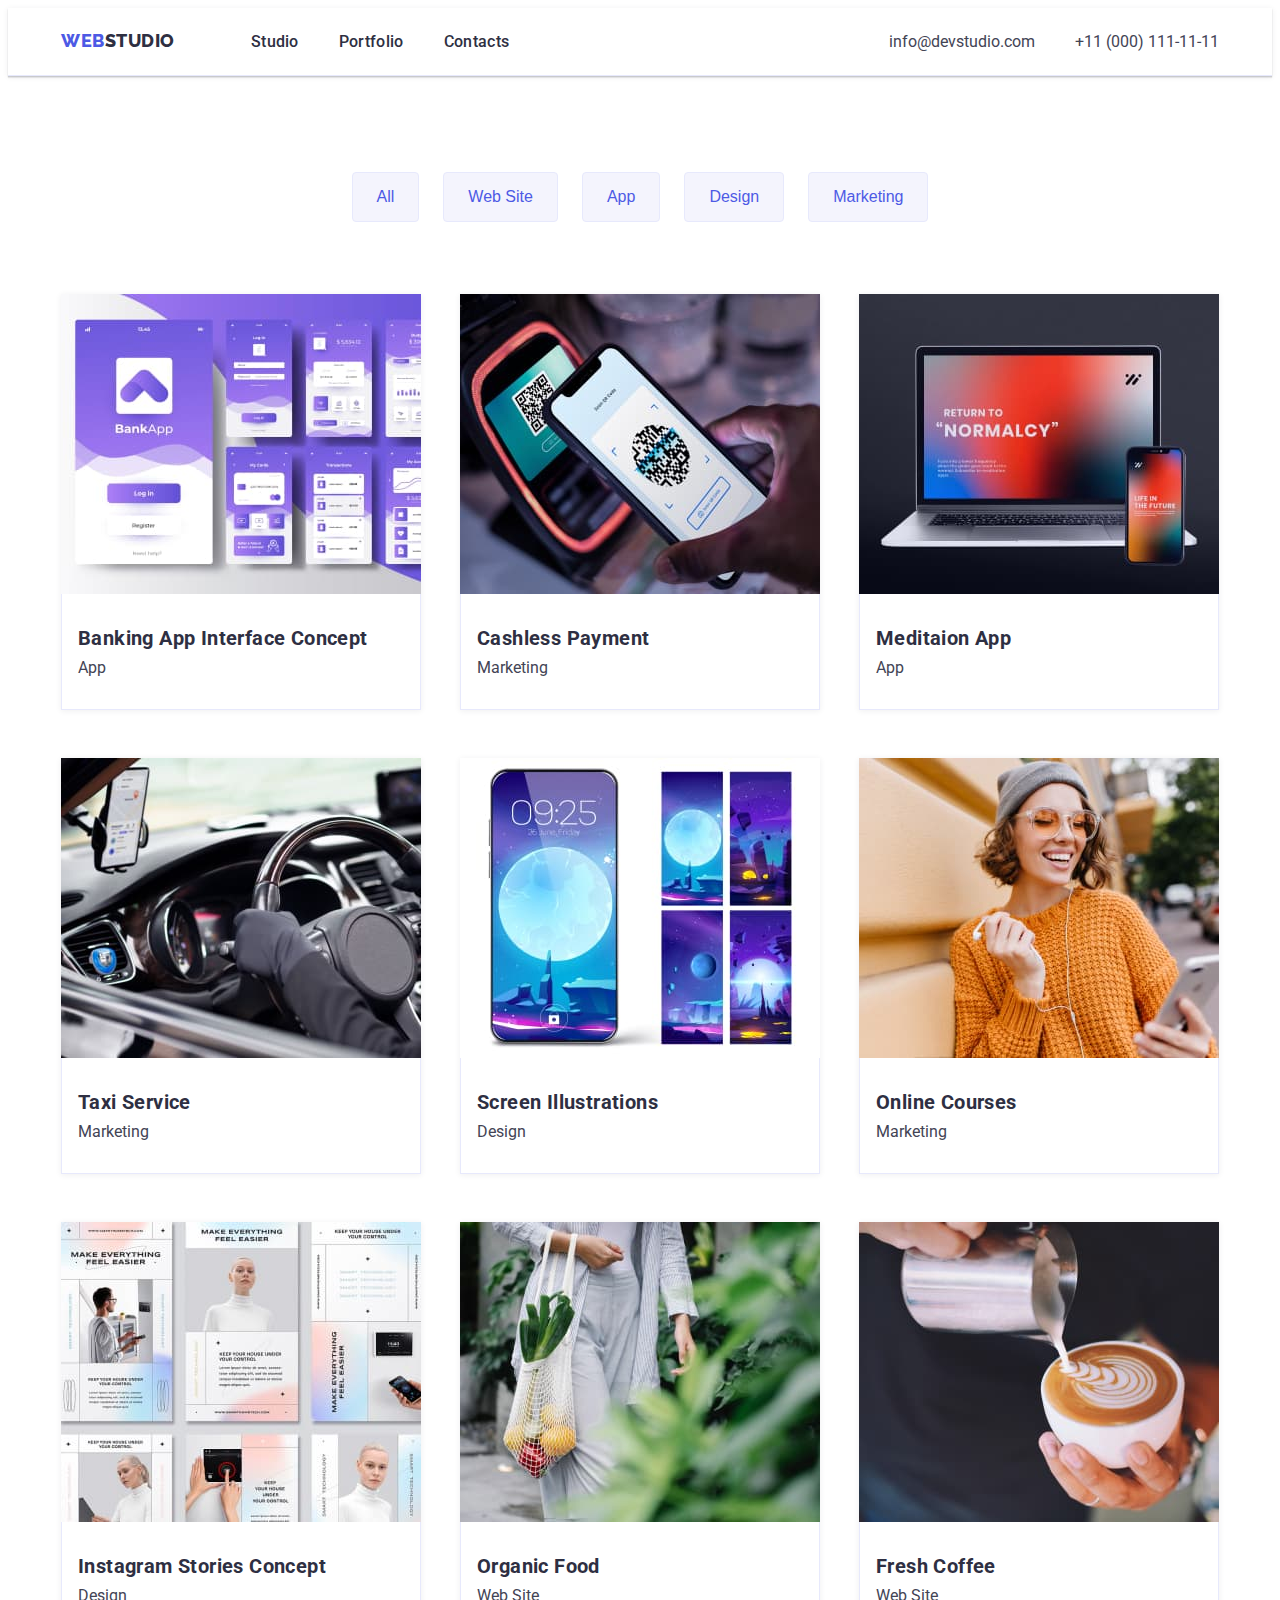
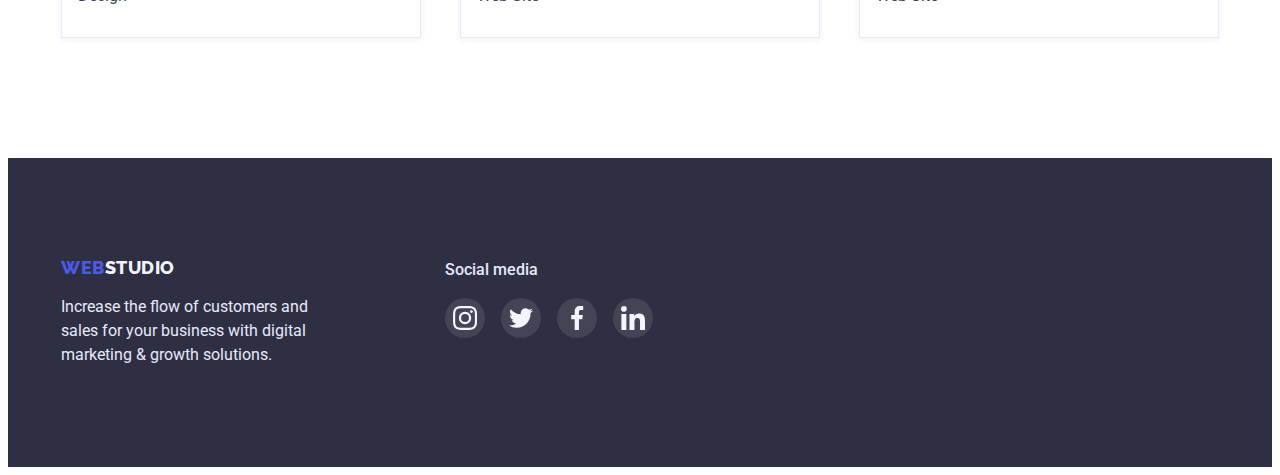
==== portfolio.html @ ed6dc78b "Initial commit" ====
<!DOCTYPE html>
<html lang="en">
<head>
    <meta charset="UTF-8">
    <meta http-equiv="X-UA-Compatible" content="IE=edge">
    <meta name="viewport" content="width=device-width, initial-scale=1.0">
    <title class="title">Document</title>
    <link rel="stylesheet" href="./css/style.css">
    <link rel="stylesheet" href="https://cdnjs.cloudflare.com/ajax/libs/modern-normalize/1.1.0/modern-normalize.min.css"
        integrity="sha512-wpPYUAdjBVSE4KJnH1VR1HeZfpl1ub8YT/NKx4PuQ5NmX2tKuGu6U/JRp5y+Y8XG2tV+wKQpNHVUX03MfMFn9Q=="
        crossorigin="anonymous" referrerpolicy="no-referrer">
    <link rel="preconnect" href="https://fonts.googleapis.com">
    <link rel="preconnect" href="https://fonts.gstatic.com" crossorigin>
    <link href="https://fonts.googleapis.com/css2?family=Raleway:wght@800&family=Roboto:wght@400;500;700;900&display=swap"
        rel="stylesheet">
</head>
<body>
    <header class="header">
        <div class="container">
            <nav class="nav">
                <a class="nav-logo" href="./index.html"><span class="nav-logo-span">Web</span>Studio</a>
                <ul class="nav-list link">
                    <li><a class="nav-item" href="./index.html">Studio</a></li>
                    <li><a class="nav-item" href="./portfolio.html">Portfolio</a></li>
                    <li><a class="nav-item" href="">Contacts</a></li>
                </ul>
            </nav>
            <address class="address">
                <ul class="address-list link">
                    <li>
                        <a class="address-mail" href="mailto:info@devstudio.com">info@devstudio.com</a>
                    </li>
                    <li>
                        <a class="address-phone" href="tel:+110001111111">+11 (000) 111-11-11</a>
                    </li>
                </ul>
            </address>
        </div>
    </header>
    <main>
        <section class="portfolio">
            <div class="container">
                <h1 class="header-one" hidden>Portfolio</h1>
                <ul class="port-btn link">
                    <li><button class="buttons" type="button">All</button></li>
                    <li><button class="buttons" type="button">Web Site</button></li>
                    <li><button class="buttons" type="button">App</button></li>
                    <li><button class="buttons" type="button">Design</button></li>
                    <li><button class="buttons" type="button">Marketing</button></li>
                </ul>
                <ul class="prt-cards link">
                    <li class="card-items">
                        <a href="" class="card-link link">
                            <img class="img" src="./images/project-card1.jpg" alt="app interface" width="360" height="300">
                            <div class="portcards-text">
                                <h3 class="header-three">Banking App Interface Concept</h3>
                                <p class="text">App</p>
                            </div>
                            
                        </a>
                    </li>
                    <li class="card-items">
                        <a href="" class="card-link link">
                            <img class="img" src="./images/project-card2.jpg" alt="phone payment" width="360" height="300">
                            <div class="portcards-text">
                                <h3 class="header-three">Cashless Payment</h3>
                                <p class="text">Marketing</p>
                            </div>
                        </a>
                    </li>
                    <li class="card-items">
                        <a href="" class="card-link link">
                            <img class="img" src="./images/project-card3.jpg" alt="meditaion app" width="360" height="300">
                            <div class="portcards-text">
                                <h3 class="header-three">Meditaion App</h3>
                                <p class="text">App</p> 
                            </div>
                        </a>
                    </li>
                    <li class="card-items">
                        <a href="" class="card-link link">
                            <img class="img" src="./images/project-card4.jpg" alt="app interface" width="360" height="300">
                            <div class="portcards-text">
                                <h3 class="header-three">Taxi Service</h3>
                                <p class="text">Marketing</p>
                            </div>
                        </a>
                    </li>
                    <li class="card-items">
                        <a href="" class="card-link link">
                            <img class="img" src="./images/project-card5.jpg" alt="phone payment" width="360" height="300">
                            <div class="portcards-text">
                                <h3 class="header-three">Screen Illustrations</h3>
                                <p class="text">Design</p>
                            </div>
                        </a>
                    </li>
                    <li class="card-items">
                        <a href="" class="card-link link">
                            <img class="img" src="./images/project-card6.jpg" alt="meditaion app" width="360" height="300">
                            <div class="portcards-text">
                                <h3 class="header-three">Online Courses</h3>
                                <p class="text">Marketing</p>
                            </div>
                        </a>
                    </li>
                
                    <li class="card-items">
                        <a href="" class="card-link link">
                            <img class="img" src="./images/project-card7.jpg" alt="app interface" width="360" height="300">
                            <div class="portcards-text">
                                <h3 class="header-three">Instagram Stories Concept</h3>
                                <p class="text">Design</p>
                            </div>
                        </a>
                    </li>
                    <li class="card-items">
                        <a href="" class="card-link link">
                            <img class="img" src="./images/project-card8.jpg" alt="phone payment" width="360" height="300">
                            <div class="portcards-text">
                                <h3 class="header-three">Organic Food</h3>
                                <p class="text">Web Site</p>
                            </div>
                        </a>
                    </li>
                    <li class="card-items">
                        <a href="" class="card-link link">
                            <img class="img" src="./images/project-card9.jpg" alt="meditaion app" width="360" height="300">
                            <div class="portcards-text">
                                <h3 class="header-three">Fresh Coffee</h3>
                                <p class="text">Web Site</p>
                            </div>
                        </a>
                    </li>
                </ul>
            </div>
        </section>
    </main>
    <footer class="footer">
        <div class="container">
            <div class="container-text">
                <a class="footer-logo" href="./index.html"><span class="footer-logo-span">Web</span>Studio</a>
                <p class="text footer-text">Increase the flow of customers and sales for your business with digital
                    marketing &
                    growth solutions.</p>
            </div>
            <div>
                <p class="footer-social-text">Social media</p>
                <ul class="footer-list link">
    
                    <li class="footer-list-item">
                        <a class="footer-list-link">
                            <svg class="footer-list-icon" width="24" height="24">
                                <use href="./images/icons.svg#instagram"></use>
                            </svg>
                        </a>
                    </li>
                    <li class="footer-list-item">
                        <a class="footer-list-link">
                            <svg class="footer-list-icon" width="24" height="24">
                                <use href="./images/icons.svg#twitter"></use>
                            </svg>
                        </a>
                    </li>
                    <li class="footer-list-item">
                        <a class="footer-list-link">
                            <svg class="footer-list-icon" width="24" height="24">
                                <use href="./images/icons.svg#facebook"></use>
                            </svg>
                        </a>
                    </li>
                    <li class="footer-list-item">
                        <a class="footer-list-link">
                            <svg class="footer-list-icon" width="24" height="24">
                                <use href="./images/icons.svg#linkedin"></use>
                            </svg>
                        </a>
                    </li>
                </ul>
            </div>
        </div>
    </footer>
</body>
</html>
---- css/style.css ----
:root {
    --primary-brand: #4D5AE5;
    --pressed-state: #404BBF;
    --dark: #2E2F42;
    --success: #31D0AA;
    --text: #434455;
    --subtle-text: #8E8F99;
    --accent: #E7E9FC;
    --light: #F4F4FD;
    --modal-overlay: #2E2F4266;
    --hero-background: #2E2F42B2;
}

body {
    font-family: 'Roboto', sans-serif;
    color: var(--dark);
    background-color: #FFF;
    
}

.title,
.header-one {
    font-weight: 700;
    font-size: 56px;
    line-height: 1.07;
    letter-spacing: 0.02em;
    text-align: center;
    margin: 0;
}

.header-two {
    font-size: 36px;
    line-height: 1.11;
    letter-spacing: 0.02em;
    text-transform: capitalize;
    text-align: center;
    margin: 0;
}

.header-three {
    font-size: 20px;
    line-height: 1.2;
    letter-spacing: 0.02em;
    margin: 0;
}

.text {
    color: var(--text);
    margin: 0;
}

.link {
    list-style-type: none;
    color: inherit;
    text-decoration: none;
}

.container {
    width: 1158px;
    padding-left: 15px;
    padding-right: 15px;
    margin: 0 auto;
}
.img {
    display: block;
}
/* ---------------------------HEADER----------------------- */
.header {
    border-bottom: 1px solid var(--accent);
    box-shadow: 0px 2px 1px rgba(46, 47, 66, 0.08), 
    0px 1px 1px rgba(46, 47, 66, 0.16), 
    0px 1px 6px rgba(46, 47, 66, 0.08);
    
}

.header .container {
    display: flex;
    justify-content: space-between;
}

.nav {
    display: flex;
    align-items: center;
    gap: 76px;
    
}

.nav-logo {
    display: flex;
    flex-direction: row;
    align-items: flex-start;
    /* position: absolute; */
    font-family: 'Raleway';
    font-weight: 800;
    font-size: 18px;
    line-height: 1.16;
    letter-spacing: 0.03em;
    text-transform: uppercase;
    text-decoration: none;
    color: var(--dark);
}

.nav-logo-span, 
.footer-logo-span {
    color: var(--primary-brand);
}

.nav-list {
    display: flex;
    flex-direction: row;
    align-items: flex-start;
    margin: 0;
    padding: 0;
    gap: 40px;
    font-family: 'Roboto', sans-serif;
    font-weight: 500;
    font-size: 16px;
    line-height: 1.5;
    letter-spacing: 0.02em;
}

.nav-item {
    color: var(--dark);
    text-decoration: none;
    padding-top: 24px;
    padding-bottom: 24px;
}

.nav-item:hover,
.nav-item:focus {
    color: var(--pressed-state);
}



.address-list {
    display: flex;
    flex-direction: row;
    margin: 0;
    padding: 0;
    gap: 40px;
}

.address-mail,
.address-phone {
    display: block;
    font-family: 'Roboto', sans-serif;
    color: var(--text);
    text-decoration: none;
    font-style: normal;
    padding-top: 24px;
    padding-bottom: 24px;
}

.address-mail:hover, 
.address-mail:focus,
.address-phone:hover, 
.address-phone:focus {
    color: var(--pressed-state);
}
/* ----------------HERO SECTION--------------- */
.hero-section {
    color: #FFF;
    /* background-color: var(--dark); */
    padding-top: 188px;
    padding-bottom: 188px;
    background-image: linear-gradient(rgba(46, 47, 66, 0.7), rgba(46, 47, 66, 0.7)), url(../images/office.jpg);
    background-repeat: no-repeat;
    background-position: center;
    max-width: 1440px;
    margin: 0 auto;
}

.hero-section .container {
    display: flex;
    flex-direction: column;
    align-items: center;
}

.hero-textbtn {
    
}
.hero-text {
    font-family: 'Roboto', sans-serif;
    width: 496px;
    margin: 0;
    margin-bottom: 48px;
}

.hero-button {
    padding: 16px 32px;
    font-family: inherit;
    background-color: var(--primary-brand);
    box-shadow: 0px 4px 4px rgba(0, 0, 0, 0.15);
    border-radius: 4px;
    font-weight: 500;
    line-height: 1.5;
    letter-spacing: 0.04em;
    cursor: pointer;
    color: #ffffff;
    border: none;
}

.hero-button:hover, 
.hero-button:focus {
    background-color: var(--pressed-state); 
}
/*--------------------STRATEGY------------------ */
.strategy {
    padding-top: 120px;
    padding-bottom: 120px;
}
.strategy .container {
    
    
}
.strategy-list {
    display: flex;
    margin: 0;
    padding: 0px;
    gap: 24px;
}

.strategy-item {
    display: flex;
    flex-direction: column;
    padding: 0px;
    gap: 8px;
}

.strategy-item .text {
    line-height: 1.5;
}

.icon-container {
    width: 264px;
    height: 112px;
    display: flex;
    justify-content: center;
    align-items: center;
    background-color: var(--light);
    border-radius: 4px;
}
.strategy-icon {
    /* margin: 24px 100px;  */
    
}
/*--------------------DOING----------------------- */
.doing {
    padding-bottom: 120px;  
}
.doing .container {
    
}

.doing-list {
    display: flex;
    justify-content: center;
    gap: 24px;
    padding: 0;
    margin: 0;
    margin-top: 72px;
}

.doing-items {
    display: block;
}
/* -------------------TEAM----------------------- */

.section-team {
    background-color: var(--light);
    padding-top: 120px;
    padding-bottom: 120px;
}

.section-team .container {
    
}

.team-list {
    display: flex;
    justify-content: center;
    gap: 24px;
    padding: 0;
    margin: 0;

   
}

.section-team .header-two {
    margin-bottom: 72px;
}

.cards-team {
    background: #FFFFFF;
    box-shadow: 0px 1px 6px rgba(46, 47, 66, 0.08), 
    0px 1px 1px rgba(46, 47, 66, 0.16), 
    0px 2px 1px rgba(46, 47, 66, 0.08);
    border-radius: 0px 0px 4px 4px;
}

.card-content {
    display: flex;
    flex-direction: column;
    justify-content: center;
    align-items: center;
    padding: 32px 0px ;
    gap: 8px;
}

.social-list {
    display: flex;
    justify-content: center;
    padding: 0;
    gap: 24px;
}

.social-list-item {
    width: 40px;
    height: 40px;
}
.social-list-link {
    display: flex;
    justify-content: center;
    align-items:center;

    width: 100%;
    height: 100%;
    border-radius: 50%;
    
    background-color: var(--primary-brand);

}

.social-list-link:focus,
.social-list-link:hover {
    background-color: var(--pressed-state);
}

/* ---------------------Customers--------------------- */
.customers {
    padding-top: 130px;
    padding-bottom: 120px;
}

.container .header-two {
    margin-bottom: 72px;
}

.customers-list {
    display: flex;
    padding: 0;
    margin: 0;
    gap: 24px;
}

.customers-list-item {
    width: 168px;
    height: 88px;    
}

.customers-list-link {
    display: flex;
    justify-content: center;
    align-items: center;

    width: 100%;
    height: 100%;
    fill: #8e8f99;
    border: 1px solid var(--subtle-text);
    border-radius: 4px;
}

.customers-list-link:hover,
.customers-list-link:focus {
    fill: var(--pressed-state);
    border: 1px solid var(--pressed-state);
}
/* ----------------------FOOTER----------------------  */
.footer {
    color: var(--accent);
    background-color: var(--dark);
    padding-top: 100px;
    padding-bottom: 100px;
}

.footer .container {
    display: flex;
    gap: 120px;
}
.footer .container-text {
    display: flex;
    flex-direction: column;
    gap: 16px;
    
    
}
.footer-logo {
    font-family: 'Raleway';
    font-weight: 800;
    font-size: 18px;
    line-height: 1.16;
    letter-spacing: 0.03em;
    text-transform: uppercase;
    text-decoration: none;
    color: var(--light);
}

.footer-text {
    color: var(--accent);
    width: 264px;
    line-height: 1.5;
}

.footer-list {
    margin: 0;
    padding: 0;
    display: flex;
    gap: 16px;
}

.footer-social-text {
    margin: 0;
    margin-bottom: 16px;
    font-family: 'Roboto';
    font-weight: 500;
    font-size: 16px;
    line-height: 1.5;
}

.footer-list-item {
    width: 40px;
    height: 40px;
    border-radius: 50%;
    background-color: rgba(255, 255, 255, 0.1);
}

.footer-list-link {
    width: 100%;
    height: 100%;
    display: flex;
    justify-content: center;
    align-items: center;
}
.footer-list-item:hover,
.footer-list-item:focus {
    background-color: var(--success);
}
/* ----------------PORTFOLIO PAGE------------------ */
.portfolio {
    padding-top: 96px;
    padding-bottom: 120px;
}

.portfolio .container {
    
}
.port-btn {
    margin: 0;
    margin-bottom: 72px;
    display: flex;
    flex-direction: row;
    justify-content: center;
    padding: 0px;
    gap: 24px;
}
.buttons {
    color: var(--primary-brand);
    font-size: 16px;
    font-weight: 500;
    line-height: 1.5;
    text-align: center;
    cursor: pointer;
    display: flex;
    flex-direction: row;
    justify-content: center;
    align-items: center;
    padding: 12px 24px;
    border: 1px solid var(--accent);
    border-radius: 4px;
    background-color: var(--light);
}

.buttons:hover,
.buttons:focus {
    color: #FFF;
    border: 1px solid var(--pressed-state);
    box-shadow: 0px 3px 1px rgba(0, 0, 0, 0.1),
                0px 2px 1px rgba(0, 0, 0, 0.08), 
                0px 2px 2px rgba(0, 0, 0, 0.12);
    background-color: var(--pressed-state);
}

.prt-cards {
    display: flex;
    flex-wrap: wrap;
    justify-content:space-between;
    padding: 0;
    margin: 0;
    gap: 48px 0 ;
}

.card-link {
    display: block;
    box-shadow: 0px 1px 6px rgba(46, 47, 66, 0.08);
}

.card-link:hover,
.card-link:focus {
    box-shadow: 0px 1px 6px rgba(46, 47, 66, 0.08), 
    0px 1px 1px rgba(46, 47, 66, 0.16), 
    0px 2px 1px rgba(46, 47, 66, 0.08);
}

.portcards-text {
    display: flex;
    flex-direction: column;
    padding: 32px 0px 32px 16px;
    gap: 8px;
    border: 1px solid var(--accent);
    border-top: none;
}
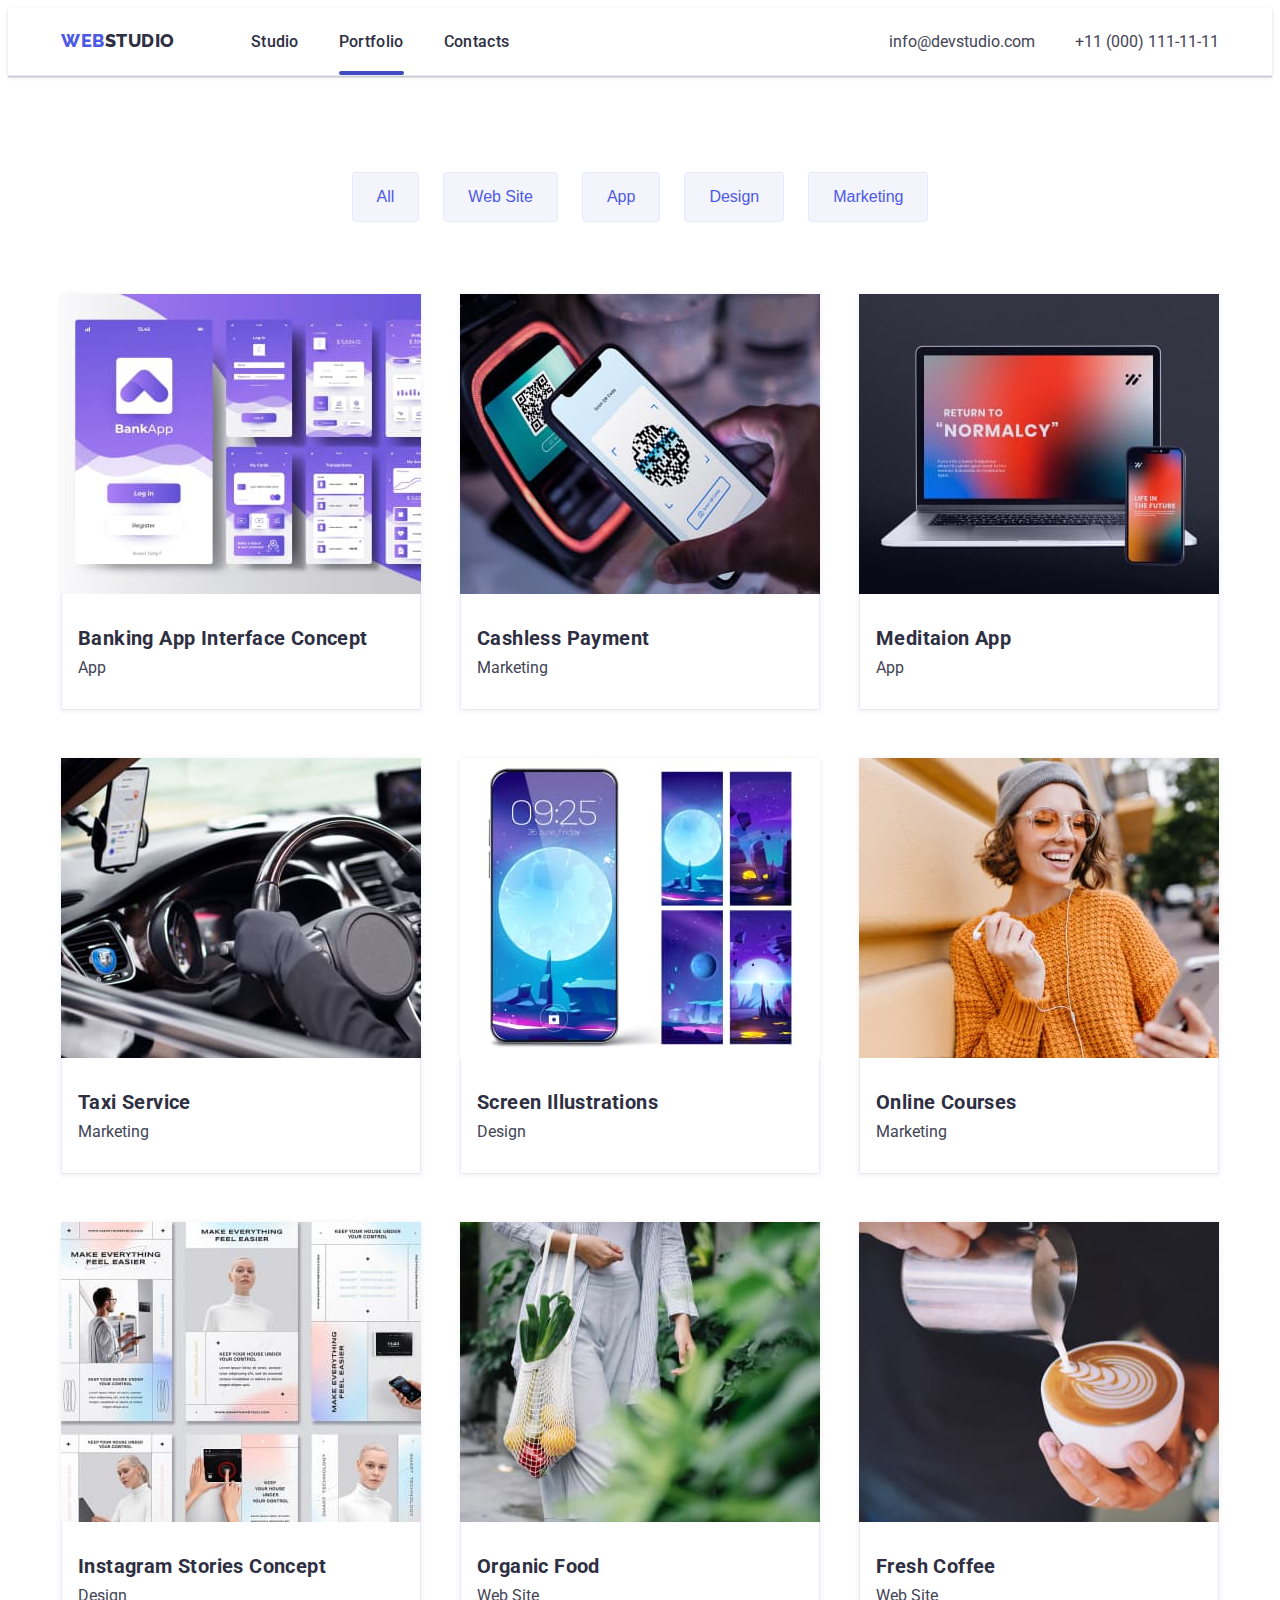
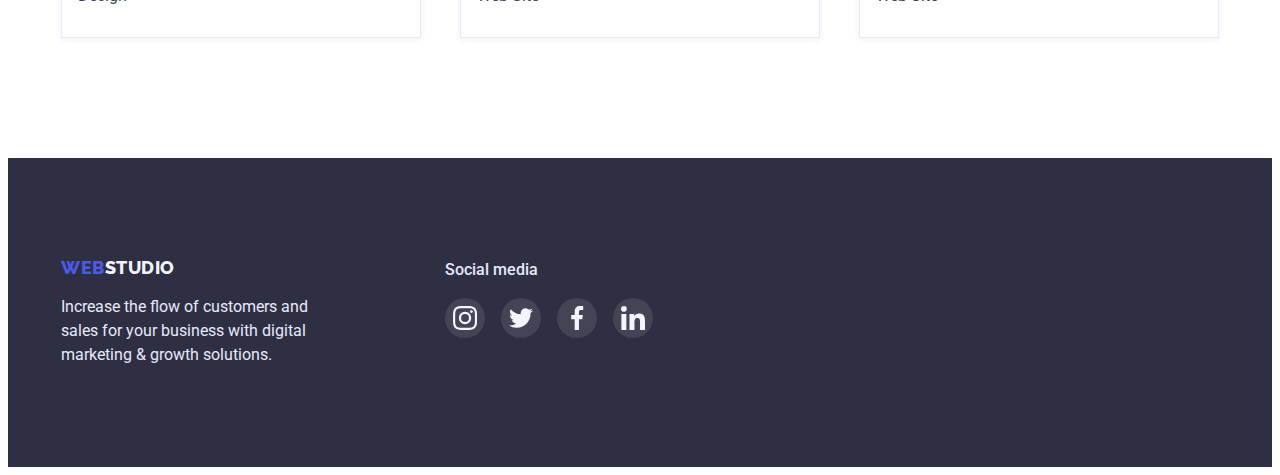
==== commit d9e49aa4: "add modal, overlay" ====
--- a/portfolio.html
+++ b/portfolio.html
@@ -5,10 +5,10 @@
     <meta http-equiv="X-UA-Compatible" content="IE=edge">
     <meta name="viewport" content="width=device-width, initial-scale=1.0">
     <title class="title">Document</title>
-    <link rel="stylesheet" href="./css/style.css">
     <link rel="stylesheet" href="https://cdnjs.cloudflare.com/ajax/libs/modern-normalize/1.1.0/modern-normalize.min.css"
         integrity="sha512-wpPYUAdjBVSE4KJnH1VR1HeZfpl1ub8YT/NKx4PuQ5NmX2tKuGu6U/JRp5y+Y8XG2tV+wKQpNHVUX03MfMFn9Q=="
         crossorigin="anonymous" referrerpolicy="no-referrer">
+    <link rel="stylesheet" href="./css/style.css">
     <link rel="preconnect" href="https://fonts.googleapis.com">
     <link rel="preconnect" href="https://fonts.gstatic.com" crossorigin>
     <link href="https://fonts.googleapis.com/css2?family=Raleway:wght@800&family=Roboto:wght@400;500;700;900&display=swap"
@@ -21,7 +21,7 @@
                 <a class="nav-logo" href="./index.html"><span class="nav-logo-span">Web</span>Studio</a>
                 <ul class="nav-list link">
                     <li><a class="nav-item" href="./index.html">Studio</a></li>
-                    <li><a class="nav-item" href="./portfolio.html">Portfolio</a></li>
+                    <li><a class="nav-item nav-after" href="./portfolio.html">Portfolio</a></li>
                     <li><a class="nav-item" href="">Contacts</a></li>
                 </ul>
             </nav>
@@ -51,7 +51,11 @@
                 <ul class="prt-cards link">
                     <li class="card-items">
                         <a href="" class="card-link link">
-                            <img class="img" src="./images/project-card1.jpg" alt="app interface" width="360" height="300">
+                            <div class="prt-cards-img-wrapper">
+                                <img class="img" src="./images/project-card1.jpg" alt="app interface" width="360" height="300">
+                                <p class="overlay">14 Stylish and User-Friendly App Design Concepts · Task Manager App · Calorie Tracker App · Exotic Fruit Ecommerce App ·
+                                Cloud Storage App</p>
+                            </div>
                             <div class="portcards-text">
                                 <h3 class="header-three">Banking App Interface Concept</h3>
                                 <p class="text">App</p>
@@ -61,7 +65,11 @@
                     </li>
                     <li class="card-items">
                         <a href="" class="card-link link">
-                            <img class="img" src="./images/project-card2.jpg" alt="phone payment" width="360" height="300">
+                            <div class="prt-cards-img-wrapper">
+                                <img class="img" src="./images/project-card2.jpg" alt="phone payment" width="360" height="300">
+                                <p class="overlay">14 Stylish and User-Friendly App Design Concepts · Task Manager App · Calorie Tracker App · Exotic
+                                    Fruit Ecommerce App · Cloud Storage App</p>
+                            </div>
                             <div class="portcards-text">
                                 <h3 class="header-three">Cashless Payment</h3>
                                 <p class="text">Marketing</p>
@@ -70,7 +78,11 @@
                     </li>
                     <li class="card-items">
                         <a href="" class="card-link link">
-                            <img class="img" src="./images/project-card3.jpg" alt="meditaion app" width="360" height="300">
+                            <div class="prt-cards-img-wrapper">
+                                <img class="img" src="./images/project-card3.jpg" alt="meditaion app" width="360" height="300">
+                                <p class="overlay">14 Stylish and User-Friendly App Design Concepts · Task Manager App · Calorie Tracker App · Exotic
+                                    Fruit Ecommerce App · Cloud Storage App</p>
+                            </div>
                             <div class="portcards-text">
                                 <h3 class="header-three">Meditaion App</h3>
                                 <p class="text">App</p> 
@@ -79,7 +91,11 @@
                     </li>
                     <li class="card-items">
                         <a href="" class="card-link link">
-                            <img class="img" src="./images/project-card4.jpg" alt="app interface" width="360" height="300">
+                            <div class="prt-cards-img-wrapper">
+                                <img class="img" src="./images/project-card4.jpg" alt="app interface" width="360" height="300">
+                                <p class="overlay">14 Stylish and User-Friendly App Design Concepts · Task Manager App · Calorie Tracker App · Exotic
+                                    Fruit Ecommerce App · Cloud Storage App</p>
+                            </div>
                             <div class="portcards-text">
                                 <h3 class="header-three">Taxi Service</h3>
                                 <p class="text">Marketing</p>
@@ -88,7 +104,11 @@
                     </li>
                     <li class="card-items">
                         <a href="" class="card-link link">
-                            <img class="img" src="./images/project-card5.jpg" alt="phone payment" width="360" height="300">
+                            <div class="prt-cards-img-wrapper">
+                                <img class="img" src="./images/project-card5.jpg" alt="phone payment" width="360" height="300">
+                                <p class="overlay">14 Stylish and User-Friendly App Design Concepts · Task Manager App · Calorie Tracker App · Exotic
+                                    Fruit Ecommerce App · Cloud Storage App</p>
+                            </div>
                             <div class="portcards-text">
                                 <h3 class="header-three">Screen Illustrations</h3>
                                 <p class="text">Design</p>
@@ -97,7 +117,11 @@
                     </li>
                     <li class="card-items">
                         <a href="" class="card-link link">
-                            <img class="img" src="./images/project-card6.jpg" alt="meditaion app" width="360" height="300">
+                            <div class="prt-cards-img-wrapper">
+                                <img class="img" src="./images/project-card6.jpg" alt="meditaion app" width="360" height="300">
+                                <p class="overlay">14 Stylish and User-Friendly App Design Concepts · Task Manager App · Calorie Tracker App · Exotic
+                                    Fruit Ecommerce App · Cloud Storage App</p>
+                            </div>
                             <div class="portcards-text">
                                 <h3 class="header-three">Online Courses</h3>
                                 <p class="text">Marketing</p>
@@ -107,7 +131,11 @@
                 
                     <li class="card-items">
                         <a href="" class="card-link link">
-                            <img class="img" src="./images/project-card7.jpg" alt="app interface" width="360" height="300">
+                            <div class="prt-cards-img-wrapper">
+                                <img class="img" src="./images/project-card7.jpg" alt="app interface" width="360" height="300">
+                                <p class="overlay">14 Stylish and User-Friendly App Design Concepts · Task Manager App · Calorie Tracker App · Exotic
+                                    Fruit Ecommerce App · Cloud Storage App</p>
+                            </div>
                             <div class="portcards-text">
                                 <h3 class="header-three">Instagram Stories Concept</h3>
                                 <p class="text">Design</p>
@@ -116,7 +144,11 @@
                     </li>
                     <li class="card-items">
                         <a href="" class="card-link link">
-                            <img class="img" src="./images/project-card8.jpg" alt="phone payment" width="360" height="300">
+                            <div class="prt-cards-img-wrapper">
+                                <img class="img" src="./images/project-card8.jpg" alt="phone payment" width="360" height="300">
+                                <p class="overlay">14 Stylish and User-Friendly App Design Concepts · Task Manager App · Calorie Tracker App · Exotic
+                                    Fruit Ecommerce App · Cloud Storage App</p>
+                            </div>
                             <div class="portcards-text">
                                 <h3 class="header-three">Organic Food</h3>
                                 <p class="text">Web Site</p>
@@ -125,7 +157,11 @@
                     </li>
                     <li class="card-items">
                         <a href="" class="card-link link">
-                            <img class="img" src="./images/project-card9.jpg" alt="meditaion app" width="360" height="300">
+                            <div class="prt-cards-img-wrapper">
+                                <img class="img" src="./images/project-card9.jpg" alt="meditaion app" width="360" height="300">
+                                <p class="overlay">14 Stylish and User-Friendly App Design Concepts · Task Manager App · Calorie Tracker App · Exotic
+                                    Fruit Ecommerce App · Cloud Storage App</p>
+                            </div>
                             <div class="portcards-text">
                                 <h3 class="header-three">Fresh Coffee</h3>
                                 <p class="text">Web Site</p>
--- a/css/style.css
+++ b/css/style.css
@@ -15,7 +15,6 @@
     font-family: 'Roboto', sans-serif;
     color: var(--dark);
     background-color: #FFF;
-    
 }
 
 .title,
@@ -61,16 +60,18 @@
     padding-right: 15px;
     margin: 0 auto;
 }
+
 .img {
     display: block;
 }
+
 /* ---------------------------HEADER----------------------- */
 .header {
     border-bottom: 1px solid var(--accent);
-    box-shadow: 0px 2px 1px rgba(46, 47, 66, 0.08), 
-    0px 1px 1px rgba(46, 47, 66, 0.16), 
-    0px 1px 6px rgba(46, 47, 66, 0.08);
-    
+    box-shadow: 0px 2px 1px rgba(46, 47, 66, 0.08),
+        0px 1px 1px rgba(46, 47, 66, 0.16),
+        0px 1px 6px rgba(46, 47, 66, 0.08);
+
 }
 
 .header .container {
@@ -82,7 +83,7 @@
     display: flex;
     align-items: center;
     gap: 76px;
-    
+
 }
 
 .nav-logo {
@@ -100,7 +101,7 @@
     color: var(--dark);
 }
 
-.nav-logo-span, 
+.nav-logo-span,
 .footer-logo-span {
     color: var(--primary-brand);
 }
@@ -120,10 +121,12 @@
 }
 
 .nav-item {
+    position: relative;
     color: var(--dark);
     text-decoration: none;
     padding-top: 24px;
     padding-bottom: 24px;
+    transition: color 250ms cubic-bezier(0.4, 0, 0.2, 1);
 }
 
 .nav-item:hover,
@@ -131,6 +134,16 @@
     color: var(--pressed-state);
 }
 
+.nav-after::after {
+    content: '';
+    position: absolute;
+    width: 100%;
+    height: 4px;
+    display: block;
+    bottom: 0;
+    border-radius: 2px;
+    background-color: var(--pressed-state)
+}
 
 
 .address-list {
@@ -150,14 +163,16 @@
     font-style: normal;
     padding-top: 24px;
     padding-bottom: 24px;
-}
-
-.address-mail:hover, 
+    transition: color 250ms cubic-bezier(0.4, 0, 0.2, 1);
+}
+
+.address-mail:hover,
 .address-mail:focus,
-.address-phone:hover, 
+.address-phone:hover,
 .address-phone:focus {
     color: var(--pressed-state);
 }
+
 /* ----------------HERO SECTION--------------- */
 .hero-section {
     color: #FFF;
@@ -177,9 +192,8 @@
     align-items: center;
 }
 
-.hero-textbtn {
-    
-}
+.hero-textbtn {}
+
 .hero-text {
     font-family: 'Roboto', sans-serif;
     width: 496px;
@@ -199,21 +213,22 @@
     cursor: pointer;
     color: #ffffff;
     border: none;
-}
-
-.hero-button:hover, 
+    transition: background-color 250ms cubic-bezier(0.4, 0, 0.2, 1);
+}
+
+.hero-button:hover,
 .hero-button:focus {
-    background-color: var(--pressed-state); 
-}
+    background-color: var(--pressed-state);
+}
+
 /*--------------------STRATEGY------------------ */
 .strategy {
     padding-top: 120px;
     padding-bottom: 120px;
 }
-.strategy .container {
-    
-    
-}
+
+.strategy .container {}
+
 .strategy-list {
     display: flex;
     margin: 0;
@@ -241,17 +256,18 @@
     background-color: var(--light);
     border-radius: 4px;
 }
+
 .strategy-icon {
     /* margin: 24px 100px;  */
-    
-}
+
+}
+
 /*--------------------DOING----------------------- */
 .doing {
-    padding-bottom: 120px;  
-}
-.doing .container {
-    
-}
+    padding-bottom: 120px;
+}
+
+.doing .container {}
 
 .doing-list {
     display: flex;
@@ -265,6 +281,7 @@
 .doing-items {
     display: block;
 }
+
 /* -------------------TEAM----------------------- */
 
 .section-team {
@@ -273,9 +290,7 @@
     padding-bottom: 120px;
 }
 
-.section-team .container {
-    
-}
+.section-team .container {}
 
 .team-list {
     display: flex;
@@ -284,7 +299,7 @@
     padding: 0;
     margin: 0;
 
-   
+
 }
 
 .section-team .header-two {
@@ -293,9 +308,9 @@
 
 .cards-team {
     background: #FFFFFF;
-    box-shadow: 0px 1px 6px rgba(46, 47, 66, 0.08), 
-    0px 1px 1px rgba(46, 47, 66, 0.16), 
-    0px 2px 1px rgba(46, 47, 66, 0.08);
+    box-shadow: 0px 1px 6px rgba(46, 47, 66, 0.08),
+        0px 1px 1px rgba(46, 47, 66, 0.16),
+        0px 2px 1px rgba(46, 47, 66, 0.08);
     border-radius: 0px 0px 4px 4px;
 }
 
@@ -304,7 +319,7 @@
     flex-direction: column;
     justify-content: center;
     align-items: center;
-    padding: 32px 0px ;
+    padding: 32px 0px;
     gap: 8px;
 }
 
@@ -319,16 +334,18 @@
     width: 40px;
     height: 40px;
 }
+
 .social-list-link {
     display: flex;
     justify-content: center;
-    align-items:center;
+    align-items: center;
 
     width: 100%;
     height: 100%;
     border-radius: 50%;
-    
+
     background-color: var(--primary-brand);
+    transition: background-color 250ms cubic-bezier(0.4, 0, 0.2, 1);
 
 }
 
@@ -356,7 +373,7 @@
 
 .customers-list-item {
     width: 168px;
-    height: 88px;    
+    height: 88px;
 }
 
 .customers-list-link {
@@ -369,6 +386,7 @@
     fill: #8e8f99;
     border: 1px solid var(--subtle-text);
     border-radius: 4px;
+    transition: fill 250ms cubic-bezier(0.4, 0, 0.2, 1), border 250ms cubic-bezier(0.4, 0, 0.2, 1);
 }
 
 .customers-list-link:hover,
@@ -376,6 +394,7 @@
     fill: var(--pressed-state);
     border: 1px solid var(--pressed-state);
 }
+
 /* ----------------------FOOTER----------------------  */
 .footer {
     color: var(--accent);
@@ -388,13 +407,15 @@
     display: flex;
     gap: 120px;
 }
+
 .footer .container-text {
     display: flex;
     flex-direction: column;
     gap: 16px;
-    
-    
-}
+
+
+}
+
 .footer-logo {
     font-family: 'Raleway';
     font-weight: 800;
@@ -441,20 +462,22 @@
     display: flex;
     justify-content: center;
     align-items: center;
-}
+    transition: background-color 250ms cubic-bezier(0.4, 0, 0.2, 1);
+}
+
 .footer-list-item:hover,
 .footer-list-item:focus {
     background-color: var(--success);
 }
+
 /* ----------------PORTFOLIO PAGE------------------ */
 .portfolio {
     padding-top: 96px;
     padding-bottom: 120px;
 }
 
-.portfolio .container {
-    
-}
+.portfolio .container {}
+
 .port-btn {
     margin: 0;
     margin-bottom: 72px;
@@ -464,6 +487,7 @@
     padding: 0px;
     gap: 24px;
 }
+
 .buttons {
     color: var(--primary-brand);
     font-size: 16px;
@@ -479,6 +503,11 @@
     border: 1px solid var(--accent);
     border-radius: 4px;
     background-color: var(--light);
+    transition: color 250ms cubic-bezier(0.4, 0, 0.2, 1),
+        border 250ms cubic-bezier(0.4, 0, 0.2, 1),
+        background-color 250ms cubic-bezier(0.4, 0, 0.2, 1),
+        box-shadow 250ms cubic-bezier(0.4, 0, 0.2, 1);
+
 }
 
 .buttons:hover,
@@ -486,30 +515,59 @@
     color: #FFF;
     border: 1px solid var(--pressed-state);
     box-shadow: 0px 3px 1px rgba(0, 0, 0, 0.1),
-                0px 2px 1px rgba(0, 0, 0, 0.08), 
-                0px 2px 2px rgba(0, 0, 0, 0.12);
+        0px 2px 1px rgba(0, 0, 0, 0.08),
+        0px 2px 2px rgba(0, 0, 0, 0.12);
     background-color: var(--pressed-state);
 }
 
 .prt-cards {
     display: flex;
     flex-wrap: wrap;
-    justify-content:space-between;
-    padding: 0;
-    margin: 0;
-    gap: 48px 0 ;
+    justify-content: space-between;
+    padding: 0;
+    margin: 0;
+    gap: 48px 0;
 }
 
 .card-link {
     display: block;
     box-shadow: 0px 1px 6px rgba(46, 47, 66, 0.08);
+    transition: box-shadow 250ms cubic-bezier(0.4, 0, 0.2, 1);
 }
 
 .card-link:hover,
 .card-link:focus {
-    box-shadow: 0px 1px 6px rgba(46, 47, 66, 0.08), 
-    0px 1px 1px rgba(46, 47, 66, 0.16), 
-    0px 2px 1px rgba(46, 47, 66, 0.08);
+    box-shadow: 0px 1px 6px rgba(46, 47, 66, 0.08),
+        0px 1px 1px rgba(46, 47, 66, 0.16),
+        0px 2px 1px rgba(46, 47, 66, 0.08);
+
+}
+
+.prt-cards-img-wrapper {
+    position: relative;
+    overflow: hidden;
+}
+
+.overlay {
+    position: absolute;
+    top: 0;
+    left: 0;
+    width: 100%;
+    height: 100%;
+    margin: 0;
+    transform: translate(0, 100%);
+    transition: transform 250ms cubic-bezier(0.4, 0, 0.2, 1);
+
+    line-height: 1.5;
+    letter-spacing: 0.02em;
+    padding: 40px 32px 0 32px;
+    color: var(--light);
+    background-color: var(--primary-brand);
+}
+
+.card-link:hover .overlay,
+.card-link:focus .overlay {
+    transform: translate(0, 0);
 }
 
 .portcards-text {
@@ -521,8 +579,68 @@
     border-top: none;
 }
 
-
-
-
-
-
+/* ========================MODAL=========================== */
+
+.backdrop {
+    position: fixed;
+    top: 0;
+    left: 0;
+    z-index: 100;
+    width: 100%;
+    height: 100%;
+    background-color: var(--modal-overlay);
+    transform: scale(1);
+    transition: transform 400ms cubic-bezier(0.4, 0, 0.2, 1);
+}
+
+.backdrop.is-hidden {
+    opacity: 0;
+    visibility: hidden;
+    pointer-events: none;
+    transform: scale(0);
+}
+
+.modal {
+    position: absolute;
+    top: 50%;
+    left: 50%;
+    width: 408px;
+    height: 576px;
+    transform: translate(-50%, -50%);
+    background-color: #FCFCFC;
+    box-shadow: 0px 1px 1px rgba(0, 0, 0, 0.14),
+        0px 1px 3px rgba(0, 0, 0, 0.12),
+        0px 2px 1px rgba(0, 0, 0, 0.2);
+    border-radius: 4px;
+}
+
+.modal-close-btn {
+    position: absolute;
+    top: 24px;
+    right: 24px;
+    width: 24px;
+    height: 24px;
+    display: flex;
+    justify-content: center;
+    align-items: center;
+    border-radius: 50%;
+    background-color: var(--accent);
+    border: 1px solid rgba(0, 0, 0, 0.1);
+    padding: 0;
+    cursor: pointer;
+    transition: background-color 250ms cubic-bezier(0.4, 0, 0.2, 1);
+}
+
+.modal-close-btn-icon {
+    transition: fill 250ms cubic-bezier(0.4, 0, 0.2, 1);
+}
+
+.modal-close-btn:hover,
+.modal-close-btn:focus {
+    background-color: var(--pressed-state);
+}
+
+.modal-close-btn:hover .modal-close-btn-icon,
+.modal-close-btn:focus .modal-close-btn-icon {
+    fill: #FFF;
+}